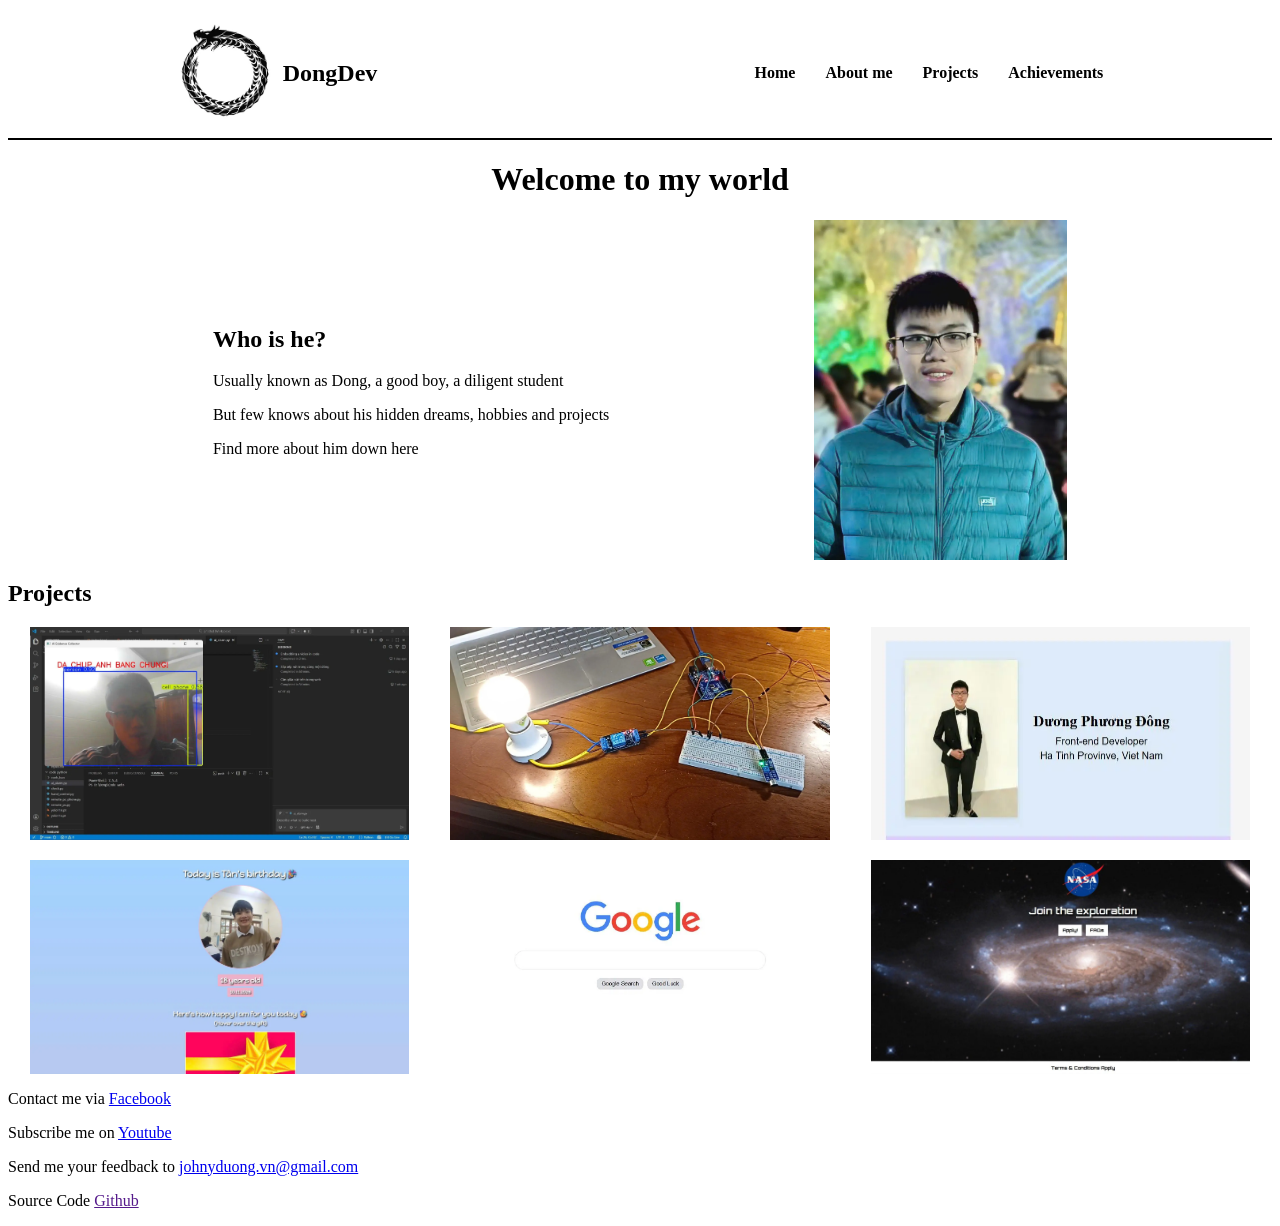
==== index.html @ 4c306a10 "feat: passenger counter app" ====
<!doctype html>
<html>
    <head>
        <link rel="stylesheet" href="styles/styles.css">
        <title>Dong's Portfolio</title>
        <meta name="viewport" content="width=device-width, initial-scale=1.0">
    </head>
    <body>
        <header class="navbar">
            <div class="logo">
                <a href="https://scp-vn.wikidot.com/ouroboros"><img src="/assets/index-materials/ouroboros.webp" alt="a snake eats its tail"></a>
                <span>DongDev</span>
            </div>
            <ul class="nav-links">
                <li><a href="#home">Home</a></li>
                <li><a href="#about">About me</a></li>
                <li><a href="#projects">Projects</a></li>
                <li><a href="#achievements">Achievements</a></li>
            </ul>
        </header>
        <div class="Welcome">
            <span><h1>Welcome to my world</h1></span>
        </div>
        <div class="About-me">
            <div class="Describe-me">
                <h2>Who is he?</h2>
                <p>Usually known as Dong, a good boy, a diligent student</p>
                <p>But few knows about his hidden dreams, hobbies and projects</p>
                <p>Find more about him down here</p>
            </div>
            <img src="assets/index-materials/selfie.webp" alt="a smiling boy wearing glasses in a blue jacket">
        </div>
        <h2>Projects</h2>
        <div class="projects">
            <div class="project-AI">
                <a href="projects/AI.html" target="_blank"></a>
            </div>
            <div class="project-arduino">
                <a href="projects/arduino.html" target="_blank"></a>
            </div>
            <div class="project-bc">
                <a href="projects/businesscard.html" target="_blank"></a>
            </div>
            <div class="project-GIFt">
                <a href="projects/GIFt.html" target="_blank"></a>
            </div>
            <div class="project-ggl">
            <a href="projects/google.com.html" target="_blank"></a>
            </div>
            <div class="project-space">
            <a href="projects/space.html" target="_blank"></a>
            </div>
        </div>
        <div class="link">
            <p>Contact me via <a href="https://www.facebook.com/JohnyDuong.vn/">Facebook</a></p>
            <p>Subscribe me on <a href="https://youtube.com/@dongduong2811?si=77Dm0Ub-FxcCVlk1">Youtube</a></p>
            <p>Send me your feedback to <a href="mailto:johnyduong.vn@gmail.com">johnyduong.vn@gmail.com</a></p>
            <p>Source Code <a href>Github</a></p>
        </div>
    </body>
</html>
---- styles/styles.css ----
* {
    box-sizing: border-box;
}
body {
    min-height: 100vh;
}
.navbar {
    position: sticky;
    top: 0;
    z-index: 1000;
    display: flex;
    justify-content: space-around;
    align-items: center;
    padding: 15px 0;
    background-color: #ffffff;
    border-bottom: 2px solid;
}
.logo {
    display: flex;
    align-items: center;
    gap: 10px;
}
.logo span {
    font-size: 1.5rem;
    font-weight: bolder;
}
.logo img {
    width: 6rem;
    height: auto;
}
.nav-links {
    display: flex;
    list-style: none;
    gap: 30px;
}
.nav-links a {
    text-decoration: none;
    color: #000;
    font-weight: bold;
}
.Welcome span {
    text-align: center;
}
.About-me {
    display: flex;
    justify-content: space-evenly;
    align-items: center;

}
.About-me img {
    width: 20%;
    height: auto;
}
.projects {
    display: flex;
    justify-content: space-evenly;
    flex-wrap: wrap;
    gap: 20px;
}
.projects a {
    display: block;
    width: 100%;
    height: 100%;
}
.projects > div {
    width: 30%;
    aspect-ratio: 16/9;

}
.project-AI {
    background-image: url("/assets/index-materials/AI-recognising-phone.webp");
    background-size: cover;
}
.project-arduino {
    background-image: url("/assets/index-materials/smart-bulb.webp");
    background-size: cover;
}
.project-bc {
    background-image: url("/assets/index-materials/business-card.webp");
    background-size: cover;
}
.project-GIFt {
    background-image: url("/assets/index-materials/GIFt.webp");
    background-size: cover;
}
.project-ggl {
    background-image: url("/assets/index-materials/google.webp");
    background-size: cover;
    background-position: 50% center;
}
.project-space {
    background-image: url("/assets/index-materials/nasa.webp");
    background-size: cover;
}
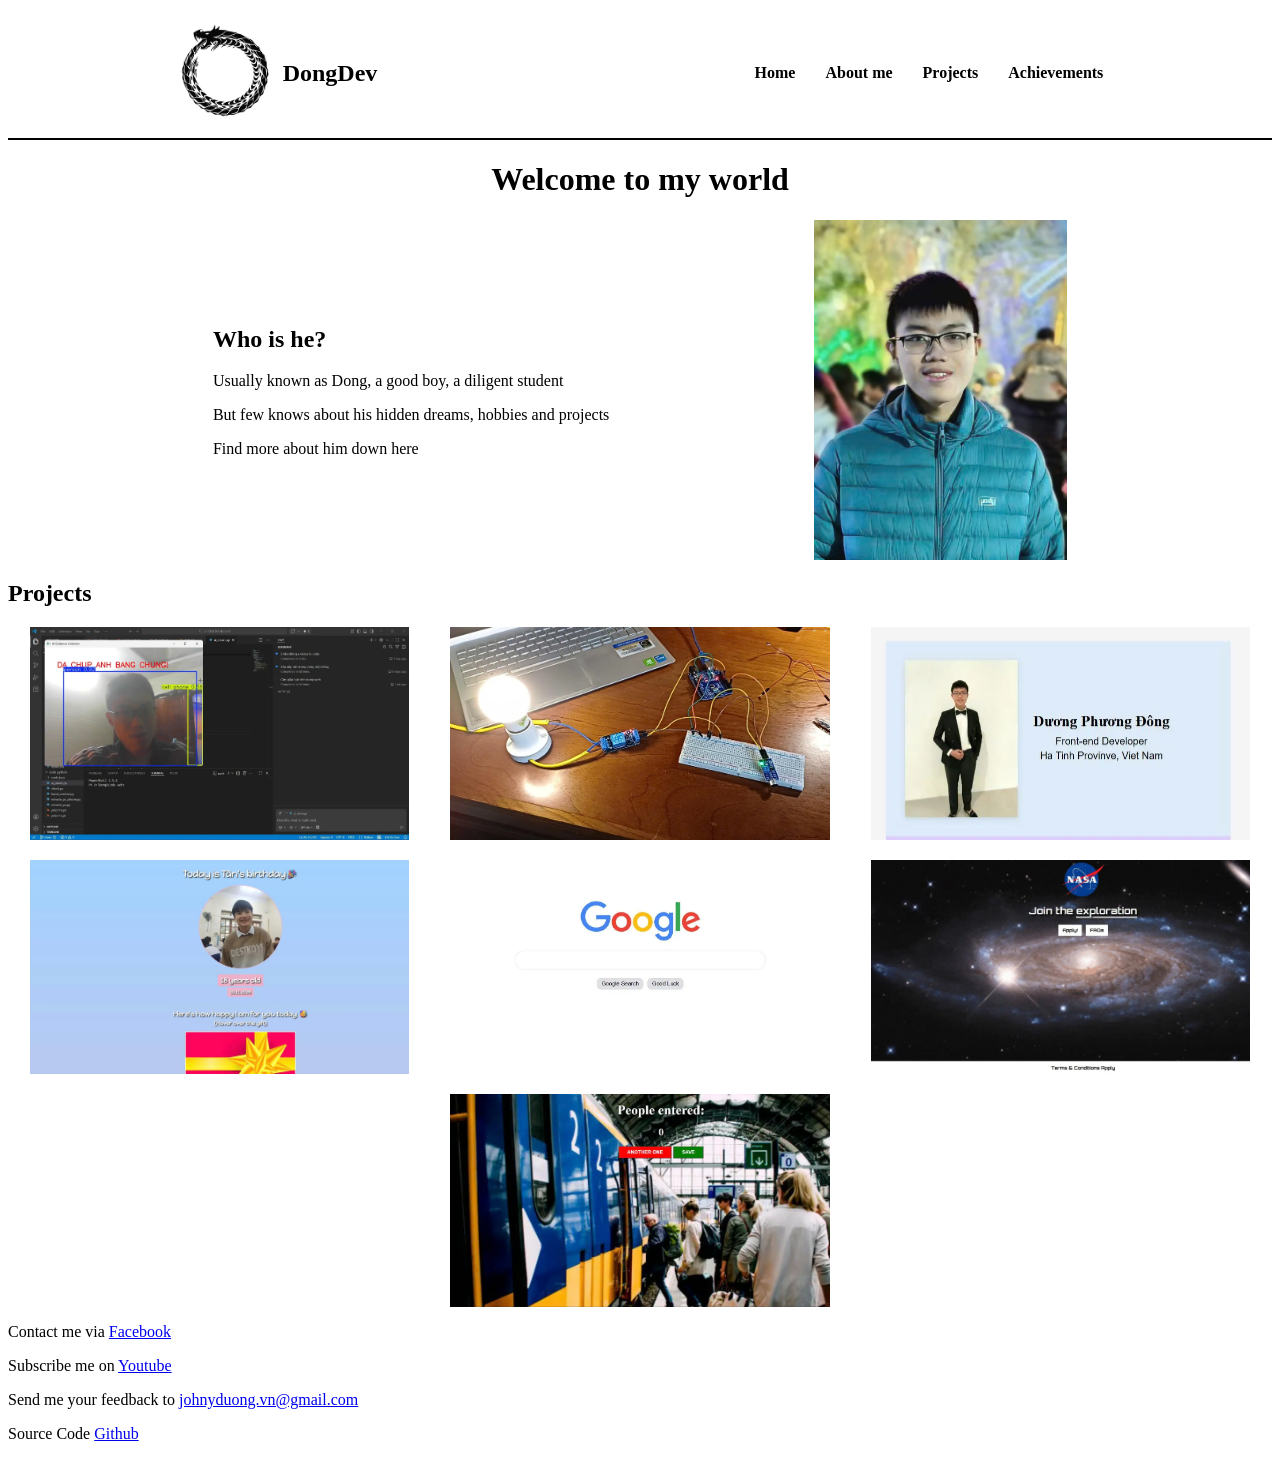
==== commit 8eb86ce0: "feat: new save function for passenger counter" ====
--- a/index.html
+++ b/index.html
@@ -45,17 +45,20 @@
                 <a href="projects/GIFt.html" target="_blank"></a>
             </div>
             <div class="project-ggl">
-            <a href="projects/google.com.html" target="_blank"></a>
+                <a href="projects/google.com.html" target="_blank"></a>
             </div>
             <div class="project-space">
-            <a href="projects/space.html" target="_blank"></a>
+                <a href="projects/space.html" target="_blank"></a>
+            </div>
+            <div class="project-passenger-counter">
+                <a href="projects/passenger-counter.html" target="_blank"></a>
             </div>
         </div>
         <div class="link">
-            <p>Contact me via <a href="https://www.facebook.com/JohnyDuong.vn/">Facebook</a></p>
-            <p>Subscribe me on <a href="https://youtube.com/@dongduong2811?si=77Dm0Ub-FxcCVlk1">Youtube</a></p>
-            <p>Send me your feedback to <a href="mailto:johnyduong.vn@gmail.com">johnyduong.vn@gmail.com</a></p>
-            <p>Source Code <a href>Github</a></p>
+            <p>Contact me via <a href="https://www.facebook.com/JohnyDuong.vn/" target="_blank">Facebook</a></p>
+            <p>Subscribe me on <a href="https://youtube.com/@dongduong2811?si=77Dm0Ub-FxcCVlk1" target="_blank">Youtube</a></p>
+            <p>Send me your feedback to <a href="mailto:johnyduong.vn@gmail.com" target="_blank">johnyduong.vn@gmail.com</a></p>
+            <p>Source Code <a href="https://github.com/donglearning-pro/Dong-web-dev" target="_blank">Github</a></p>
         </div>
     </body>
 </html>
--- a/styles/styles.css
+++ b/styles/styles.css
@@ -91,4 +91,8 @@
 .project-space {
     background-image: url("/assets/index-materials/nasa.webp");
     background-size: cover;
+}
+.project-passenger-counter {
+    background-image: url("/assets/index-materials/passenger-counter.webp");
+    background-size: cover;
 }
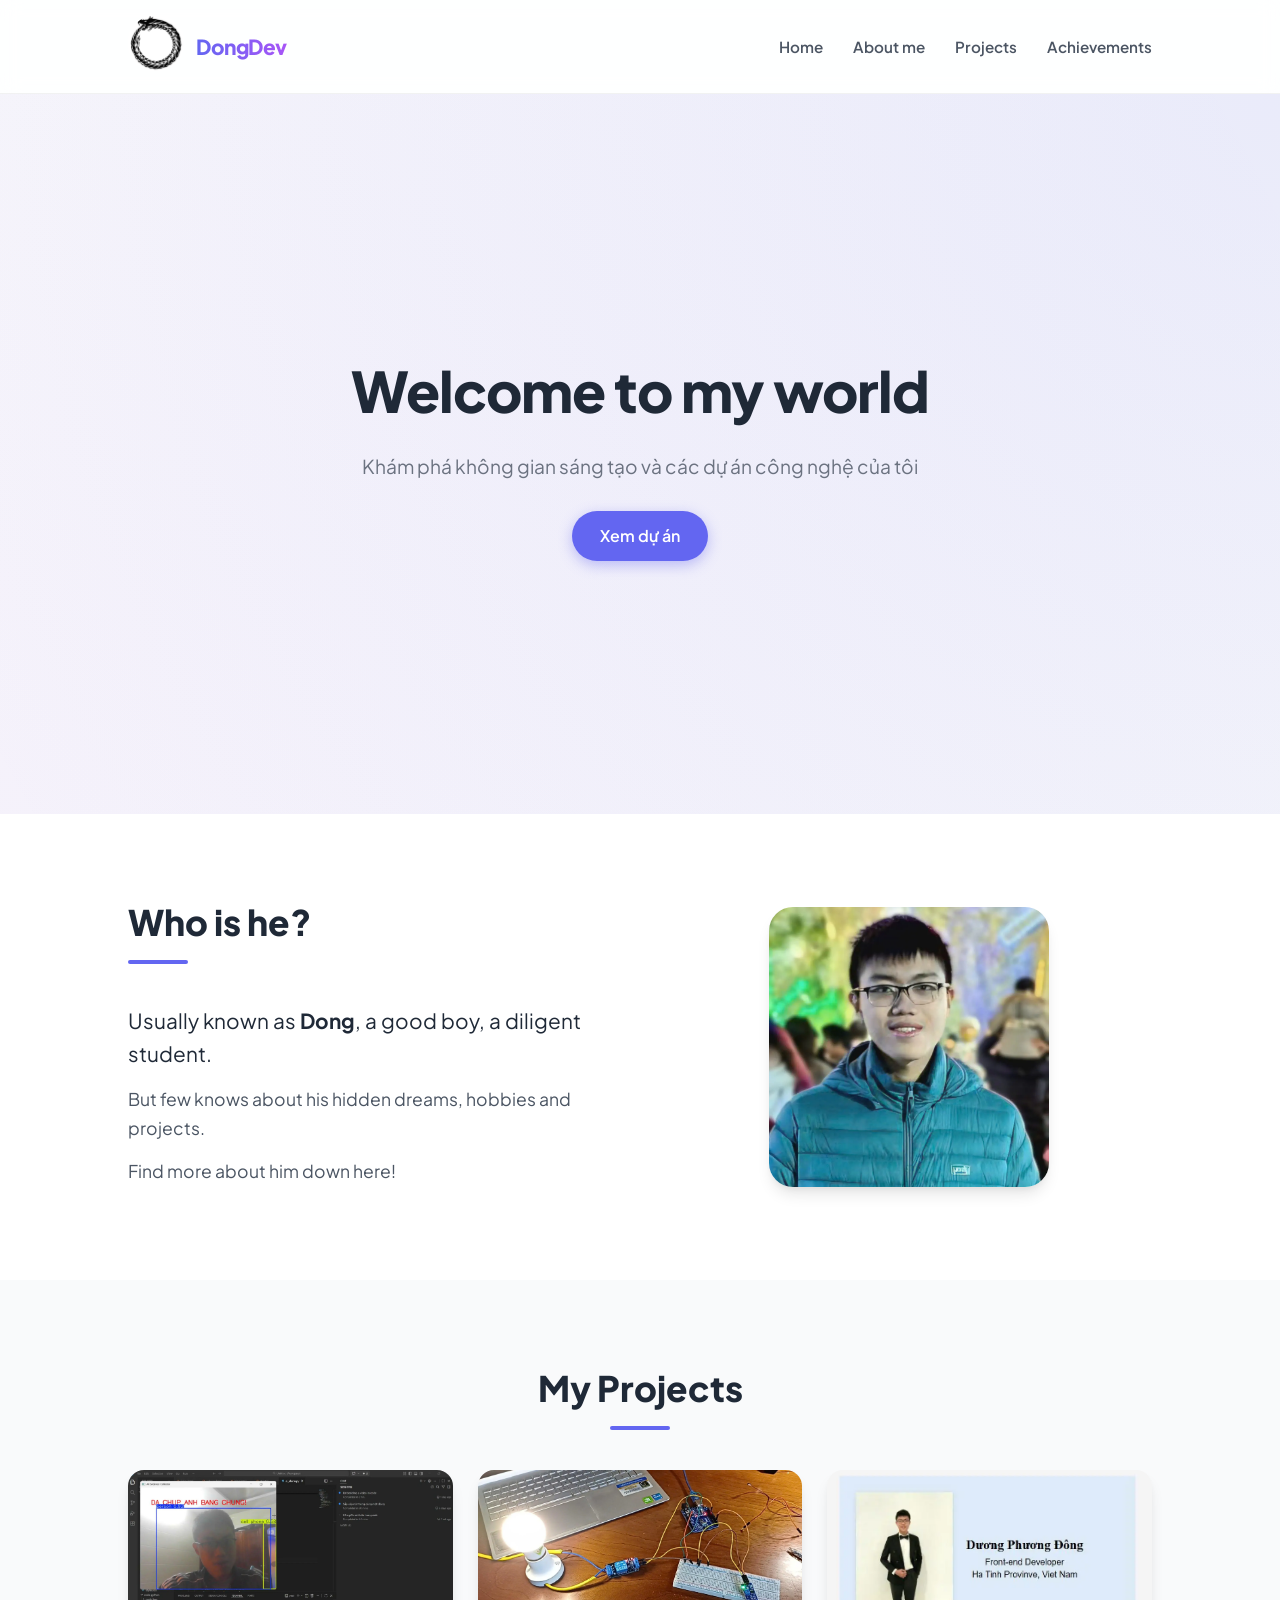
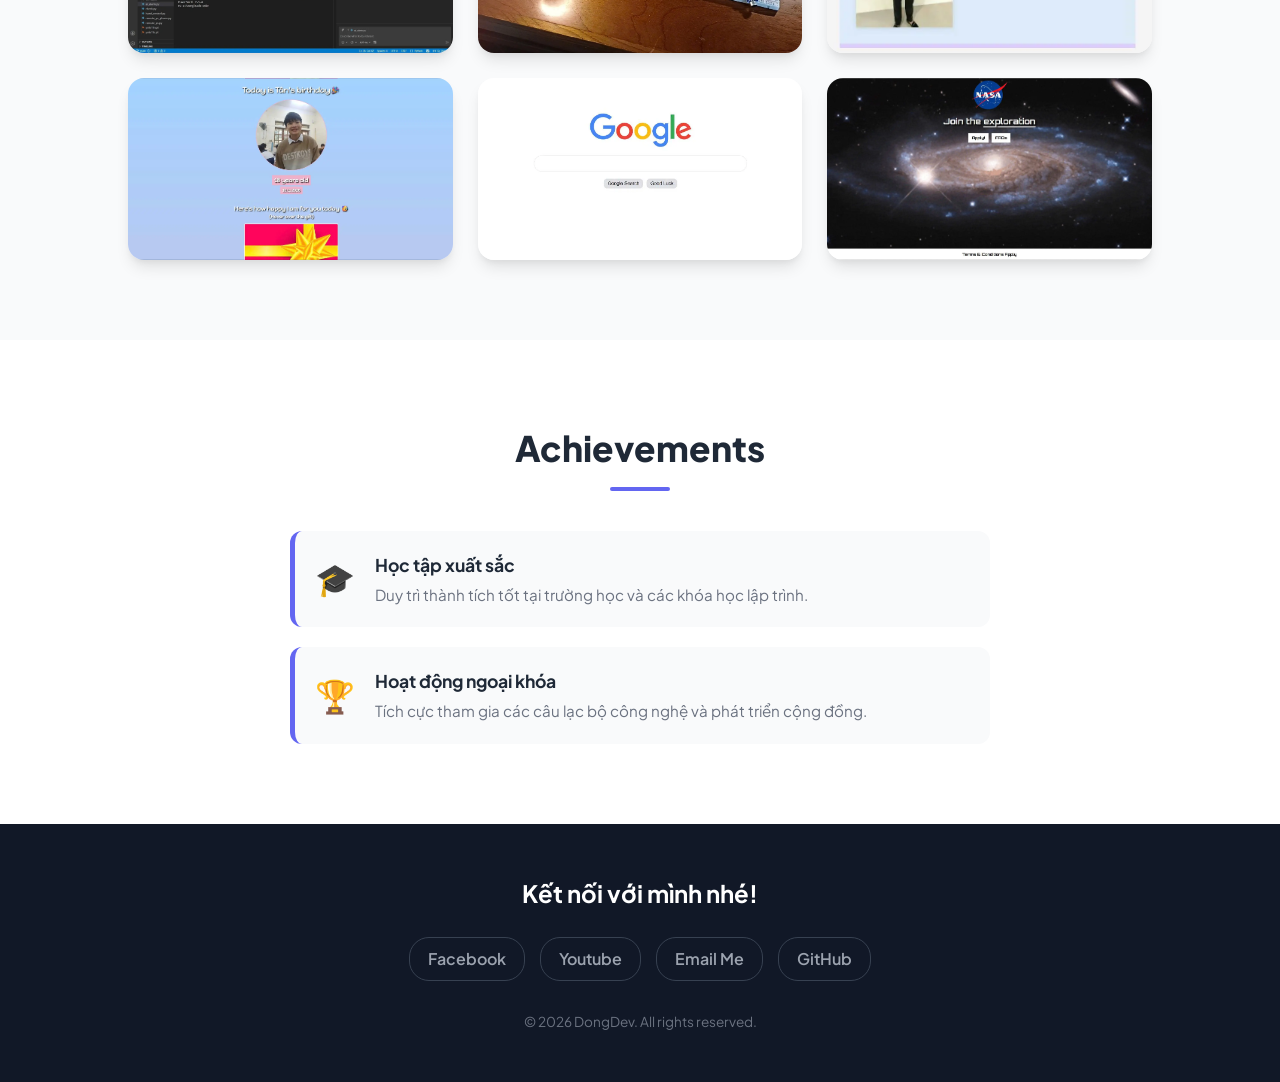
==== commit 2f430cc5: "feat: new homepage with professional UI/UX" ====
--- a/index.html
+++ b/index.html
@@ -1,14 +1,19 @@
 <!doctype html>
-<html>
+<html lang="vi">
     <head>
+        <meta charset="UTF-8">
+        <meta name="viewport" content="width=device-width, initial-scale=1.0">
+        <title>Dong's Portfolio</title>
+        <link href="https://fonts.googleapis.com/css2?family=Plus+Jakarta+Sans:wght@400;600;800&display=swap" rel="stylesheet">
         <link rel="stylesheet" href="styles/styles.css">
-        <title>Dong's Portfolio</title>
-        <meta name="viewport" content="width=device-width, initial-scale=1.0">
     </head>
     <body>
+        
         <header class="navbar">
             <div class="logo">
-                <a href="https://scp-vn.wikidot.com/ouroboros"><img src="/assets/index-materials/ouroboros.webp" alt="a snake eats its tail"></a>
+                <a href="https://scp-vn.wikidot.com/ouroboros">
+                    <img src="/assets/index-materials/ouroboros.webp" alt="Ouroboros Logo">
+                </a>
                 <span>DongDev</span>
             </div>
             <ul class="nav-links">
@@ -18,47 +23,112 @@
                 <li><a href="#achievements">Achievements</a></li>
             </ul>
         </header>
-        <div class="Welcome">
-            <span><h1>Welcome to my world</h1></span>
-        </div>
-        <div class="About-me">
-            <div class="Describe-me">
-                <h2>Who is he?</h2>
-                <p>Usually known as Dong, a good boy, a diligent student</p>
-                <p>But few knows about his hidden dreams, hobbies and projects</p>
-                <p>Find more about him down here</p>
+
+        <main>
+            <section id="home" class="Welcome">
+                <div class="welcome-content">
+                    <h1>Welcome to my world</h1>
+                    <p>Khám phá không gian sáng tạo và các dự án công nghệ của tôi</p>
+                    <a href="#projects" class="btn-primary">Xem dự án</a>
+                </div>
+            </section>
+
+            <section id="about" class="About-me">
+                <div class="Describe-me">
+                    <h2>Who is he?</h2>
+                    <p class="highlight">Usually known as <strong>Dong</strong>, a good boy, a diligent student.</p>
+                    <p>But few knows about his hidden dreams, hobbies and projects.</p>
+                    <p>Find more about him down here!</p>
+                </div>
+                <div class="avatar-wrapper">
+                    <img src="assets/index-materials/selfie.webp" alt="Dong's selfie">
+                </div>
+            </section>
+
+            <section id="projects" class="project-section">
+                <h2>My Projects</h2>
+                <div class="projects-grid">
+                    <div class="project-card project-AI">
+                        <a href="projects/AI.html" target="_blank">
+                            <div class="project-overlay">
+                                <h3>AI Recognition</h3>
+                                <p>Ứng dụng nhận diện thông minh</p>
+                            </div>
+                        </a>
+                    </div>
+                    <div class="project-card project-arduino">
+                        <a href="projects/arduino.html" target="_blank">
+                            <div class="project-overlay">
+                                <h3>Arduino Smart Bulb</h3>
+                                <p>Hệ thống đèn thông minh</p>
+                            </div>
+                        </a>
+                    </div>
+                    <div class="project-card project-bc">
+                        <a href="projects/businesscard.html" target="_blank">
+                            <div class="project-overlay">
+                                <h3>Business Card</h3>
+                                <p>Trang danh thiếp cá nhân điện tử</p>
+                            </div>
+                        </a>
+                    </div>
+                    <div class="project-card project-GIFt">
+                        <a href="projects/GIFt.html" target="_blank">
+                            <div class="project-overlay">
+                                <h3>GIFt Project</h3>
+                                <p>Hộp quà công nghệ bí mật</p>
+                            </div>
+                        </a>
+                    </div>
+                    <div class="project-card project-ggl">
+                        <a href="projects/google.com.html" target="_blank">
+                            <div class="project-overlay">
+                                <h3>Google Clone</h3>
+                                <p>Giao diện mô phỏng tìm kiếm</p>
+                            </div>
+                        </a>
+                    </div>
+                    <div class="project-card project-space">
+                        <a href="projects/space.html" target="_blank">
+                            <div class="project-overlay">
+                                <h3>Space Exploration</h3>
+                                <p>Ứng dụng khám phá vũ trụ NASA</p>
+                            </div>
+                        </a>
+                    </div>
+                </div>
+            </section>
+
+            <section id="achievements" class="achievements-section">
+                <h2>Achievements</h2>
+                <div class="achievements-list">
+                    <div class="achievement-item">
+                        <span class="icon">🎓</span>
+                        <div>
+                            <h4>Học tập xuất sắc</h4>
+                            <p>Duy trì thành tích tốt tại trường học và các khóa học lập trình.</p>
+                        </div>
+                    </div>
+                    <div class="achievement-item">
+                        <span class="icon">🏆</span>
+                        <div>
+                            <h4>Hoạt động ngoại khóa</h4>
+                            <p>Tích cực tham gia các câu lạc bộ công nghệ và phát triển cộng đồng.</p>
+                        </div>
+                    </div>
+                </div>
+            </section>
+        </main>
+
+        <footer class="link">
+            <h3>Kết nối với mình nhé!</h3>
+            <div class="social-grid">
+                <a href="https://www.facebook.com/JohnyDuong.vn/" target="_blank" class="social-item">Facebook</a>
+                <a href="https://youtube.com/@dongduong2811?si=77Dm0Ub-FxcCVlk1" target="_blank" class="social-item">Youtube</a>
+                <a href="mailto:johnyduong.vn@gmail.com" target="_blank" class="social-item">Email Me</a>
+                <a href="https://github.com/donglearning-pro/Dong-web-dev" target="_blank" class="social-item">GitHub</a>
             </div>
-            <img src="assets/index-materials/selfie.webp" alt="a smiling boy wearing glasses in a blue jacket">
-        </div>
-        <h2>Projects</h2>
-        <div class="projects">
-            <div class="project-AI">
-                <a href="projects/AI.html" target="_blank"></a>
-            </div>
-            <div class="project-arduino">
-                <a href="projects/arduino.html" target="_blank"></a>
-            </div>
-            <div class="project-bc">
-                <a href="projects/businesscard.html" target="_blank"></a>
-            </div>
-            <div class="project-GIFt">
-                <a href="projects/GIFt.html" target="_blank"></a>
-            </div>
-            <div class="project-ggl">
-                <a href="projects/google.com.html" target="_blank"></a>
-            </div>
-            <div class="project-space">
-                <a href="projects/space.html" target="_blank"></a>
-            </div>
-            <div class="project-passenger-counter">
-                <a href="projects/passenger-counter.html" target="_blank"></a>
-            </div>
-        </div>
-        <div class="link">
-            <p>Contact me via <a href="https://www.facebook.com/JohnyDuong.vn/" target="_blank">Facebook</a></p>
-            <p>Subscribe me on <a href="https://youtube.com/@dongduong2811?si=77Dm0Ub-FxcCVlk1" target="_blank">Youtube</a></p>
-            <p>Send me your feedback to <a href="mailto:johnyduong.vn@gmail.com" target="_blank">johnyduong.vn@gmail.com</a></p>
-            <p>Source Code <a href="https://github.com/donglearning-pro/Dong-web-dev" target="_blank">Github</a></p>
-        </div>
+            <p class="copyright">© 2026 DongDev. All rights reserved.</p>
+        </footer>
     </body>
 </html>
--- a/styles/styles.css
+++ b/styles/styles.css
@@ -1,98 +1,358 @@
+/* Thiết lập biến màu sắc chung giúp dễ quản lý */
+:root {
+    --primary-color: #6366f1; /* Tím Indigo thời thượng */
+    --text-color: #1f2937;
+    --light-bg: #f9fafb;
+    --card-shadow: 0 10px 15px -3px rgba(0, 0, 0, 0.1), 0 4px 6px -2px rgba(0, 0, 0, 0.05);
+    --transition-smooth: all 0.3s cubic-bezier(0.4, 0, 0.2, 1);
+}
+
+/* Reset cơ bản và mượt mà khi cuộn */
 * {
     box-sizing: border-box;
-}
+    margin: 0;
+    padding: 0;
+}
+
+html {
+    scroll-behavior: smooth;
+    font-family: 'Plus Jakarta Sans', sans-serif;
+    color: var(--text-color);
+    background-color: var(--light-bg);
+}
+
 body {
     min-height: 100vh;
-}
+    line-height: 1.6;
+}
+
+/* SECTION CHUNG */
+section {
+    padding: 80px 10%;
+}
+
+h2 {
+    font-size: 2.2rem;
+    font-weight: 800;
+    text-align: center;
+    margin-bottom: 40px;
+    position: relative;
+}
+
+h2::after {
+    content: '';
+    display: block;
+    width: 60px;
+    height: 4px;
+    background: var(--primary-color);
+    margin: 10px auto 0 auto;
+    border-radius: 2px;
+}
+
+/* NAVBAR (Hiệu ứng mờ kính - Glassmorphism) */
 .navbar {
     position: sticky;
     top: 0;
     z-index: 1000;
     display: flex;
-    justify-content: space-around;
-    align-items: center;
-    padding: 15px 0;
-    background-color: #ffffff;
-    border-bottom: 2px solid;
-}
+    justify-content: space-between;
+    align-items: center;
+    padding: 15px 10%;
+    background-color: rgba(255, 255, 255, 0.85);
+    backdrop-filter: blur(10px);
+    border-bottom: 1px solid rgba(0, 0, 0, 0.05);
+}
+
 .logo {
     display: flex;
     align-items: center;
-    gap: 10px;
-}
+    gap: 12px;
+}
+
 .logo span {
-    font-size: 1.5rem;
-    font-weight: bolder;
-}
+    font-size: 1.3rem;
+    font-weight: 800;
+    letter-spacing: -0.5px;
+    background: linear-gradient(to right, var(--primary-color), #a855f7);
+    -webkit-background-clip: text;
+    -webkit-text-fill-color: transparent;
+}
+
 .logo img {
-    width: 6rem;
+    width: 3.5rem;
     height: auto;
-}
+    border-radius: 50%;
+    transition: var(--transition-smooth);
+}
+
+.logo img:hover {
+    transform: rotate(360deg);
+}
+
 .nav-links {
     display: flex;
     list-style: none;
     gap: 30px;
 }
+
 .nav-links a {
     text-decoration: none;
-    color: #000;
-    font-weight: bold;
-}
-.Welcome span {
+    color: #4b5563;
+    font-weight: 600;
+    font-size: 0.95rem;
+    transition: var(--transition-smooth);
+}
+
+.nav-links a:hover {
+    color: var(--primary-color);
+}
+
+/* HERO SECTION (WELCOME) */
+.Welcome {
+    height: 80vh;
+    display: flex;
+    justify-content: center;
+    align-items: center;
     text-align: center;
-}
+    background: radial-gradient(circle at top right, rgba(99, 102, 241, 0.1), transparent), 
+                radial-gradient(circle at bottom left, rgba(168, 85, 247, 0.05), transparent);
+}
+
+.welcome-content h1 {
+    font-size: 3.5rem;
+    font-weight: 800;
+    margin-bottom: 15px;
+    letter-spacing: -1px;
+}
+
+.welcome-content p {
+    font-size: 1.2rem;
+    color: #6b7280;
+    margin-bottom: 30px;
+}
+
+.btn-primary {
+    display: inline-block;
+    padding: 12px 28px;
+    background-color: var(--primary-color);
+    color: white;
+    text-decoration: none;
+    font-weight: 600;
+    border-radius: 30px;
+    box-shadow: 0 4px 14px rgba(99, 102, 241, 0.4);
+    transition: var(--transition-smooth);
+}
+
+.btn-primary:hover {
+    transform: translateY(-3px);
+    box-shadow: 0 6px 20px rgba(99, 102, 241, 0.6);
+}
+
+/* ABOUT ME SECTION */
 .About-me {
     display: flex;
-    justify-content: space-evenly;
-    align-items: center;
-
-}
+    justify-content: space-between;
+    align-items: center;
+    gap: 50px;
+    background-color: white;
+}
+
+.Describe-me {
+    flex: 1;
+}
+
+.Describe-me h2 {
+    text-align: left;
+}
+
+.Describe-me h2::after {
+    margin: 10px 0 0 0;
+}
+
+.Describe-me p {
+    font-size: 1.1rem;
+    color: #4b5563;
+    margin-bottom: 15px;
+}
+
+.Describe-me .highlight {
+    font-size: 1.3rem;
+    color: var(--text-color);
+}
+
+.avatar-wrapper {
+    flex: 1;
+    display: flex;
+    justify-content: center;
+}
+
 .About-me img {
-    width: 20%;
-    height: auto;
-}
-.projects {
-    display: flex;
-    justify-content: space-evenly;
-    flex-wrap: wrap;
-    gap: 20px;
-}
-.projects a {
+    width: 280px;
+    height: 280px;
+    object-fit: cover;
+    border-radius: 24px;
+    box-shadow: var(--card-shadow);
+    transition: var(--transition-smooth);
+}
+
+.About-me img:hover {
+    transform: scale(1.03) rotate(2deg);
+}
+
+/* PROJECTS GRID (Sử dụng Grid thay cho Flex để responsive chuẩn hơn) */
+.project-section {
+    background-color: var(--light-bg);
+}
+
+.projects-grid {
+    display: grid;
+    grid-template-columns: repeat(auto-fill, minmax(300px, 1fr));
+    gap: 25px;
+}
+
+.project-card {
+    position: relative;
+    border-radius: 16px;
+    overflow: hidden;
+    aspect-ratio: 16/9;
+    box-shadow: var(--card-shadow);
+    transition: var(--transition-smooth);
+}
+
+.project-card a {
     display: block;
     width: 100%;
     height: 100%;
-}
-.projects > div {
-    width: 30%;
-    aspect-ratio: 16/9;
-
-}
-.project-AI {
-    background-image: url("/assets/index-materials/AI-recognising-phone.webp");
-    background-size: cover;
-}
-.project-arduino {
-    background-image: url("/assets/index-materials/smart-bulb.webp");
-    background-size: cover;
-}
-.project-bc {
-    background-image: url("/assets/index-materials/business-card.webp");
-    background-size: cover;
-}
-.project-GIFt {
-    background-image: url("/assets/index-materials/GIFt.webp");
-    background-size: cover;
-}
-.project-ggl {
-    background-image: url("/assets/index-materials/google.webp");
-    background-size: cover;
-    background-position: 50% center;
-}
-.project-space {
-    background-image: url("/assets/index-materials/nasa.webp");
-    background-size: cover;
-}
-.project-passenger-counter {
-    background-image: url("/assets/index-materials/passenger-counter.webp");
-    background-size: cover;
+    text-decoration: none;
+}
+
+/* Lớp phủ thông tin khi hover */
+.project-overlay {
+    position: absolute;
+    inset: 0;
+    background: linear-gradient(to top, rgba(0, 0, 0, 0.85), rgba(0, 0, 0, 0.2));
+    display: flex;
+    flex-direction: column;
+    justify-content: flex-end;
+    padding: 20px;
+    opacity: 0;
+    transition: var(--transition-smooth);
+}
+
+.project-overlay h3 {
+    color: white;
+    font-size: 1.25rem;
+    margin-bottom: 5px;
+}
+
+.project-overlay p {
+    color: #d1d5db;
+    font-size: 0.9rem;
+}
+
+.project-card:hover {
+    transform: translateY(-5px);
+}
+
+.project-card:hover .project-overlay {
+    opacity: 1;
+}
+
+/* Ảnh nền Projects */
+.project-AI { background-image: url("/assets/index-materials/AI-recognising-phone.webp"); background-size: cover; background-position: center; }
+.project-arduino { background-image: url("/assets/index-materials/smart-bulb.webp"); background-size: cover; background-position: center; }
+.project-bc { background-image: url("/assets/index-materials/business-card.webp"); background-size: cover; background-position: center; }
+.project-GIFt { background-image: url("/assets/index-materials/GIFt.webp"); background-size: cover; background-position: center; }
+.project-ggl { background-image: url("/assets/index-materials/google.webp"); background-size: cover; background-position: center; }
+.project-space { background-image: url("/assets/index-materials/nasa.webp"); background-size: cover; background-position: center; }
+
+/* ACHIEVEMENTS SECTION */
+.achievements-section {
+    background-color: white;
+}
+
+.achievements-list {
+    display: flex;
+    flex-direction: column;
+    gap: 20px;
+    max-width: 700px;
+    margin: 0 auto;
+}
+
+.achievement-item {
+    display: flex;
+    align-items: center;
+    gap: 20px;
+    padding: 20px;
+    background-color: var(--light-bg);
+    border-radius: 12px;
+    border-left: 5px solid var(--primary-color);
+}
+
+.achievement-item .icon {
+    font-size: 2rem;
+}
+
+.achievement-item h4 {
+    font-size: 1.1rem;
+    margin-bottom: 4px;
+}
+
+.achievement-item p {
+    color: #6b7280;
+    font-size: 0.95rem;
+}
+
+/* FOOTER */
+.link {
+    background-color: #111827;
+    color: white;
+    padding: 50px 10%;
+    text-align: center;
+}
+
+.link h3 {
+    font-size: 1.5rem;
+    margin-bottom: 25px;
+}
+
+.social-grid {
+    display: flex;
+    justify-content: center;
+    flex-wrap: wrap;
+    gap: 15px;
+    margin-bottom: 30px;
+}
+
+.social-item {
+    color: #9ca3af;
+    text-decoration: none;
+    font-weight: 600;
+    padding: 8px 18px;
+    border: 1px solid #374151;
+    border-radius: 20px;
+    transition: var(--transition-smooth);
+}
+
+.social-item:hover {
+    color: white;
+    border-color: var(--primary-color);
+    background-color: var(--primary-color);
+}
+
+.copyright {
+    font-size: 0.85rem;
+    color: #6b7280;
+}
+
+/* RESPONSIVE CHO ĐIỆN THOẠI */
+@media (max-width: 768px) {
+    .navbar { padding: 15px 5%; }
+    .nav-links { display: none; } /* Có thể làm thêm Menu Humberger sau */
+    section { padding: 50px 5%; }
+    .Welcome h1 { font-size: 2.5rem; }
+    .About-me { flex-direction: column-reverse; text-align: center; }
+    .Describe-me h2 { text-align: center; }
+    .Describe-me h2::after { margin: 10px auto; }
+    .About-me img { width: 200px; height: 200px; }
 }
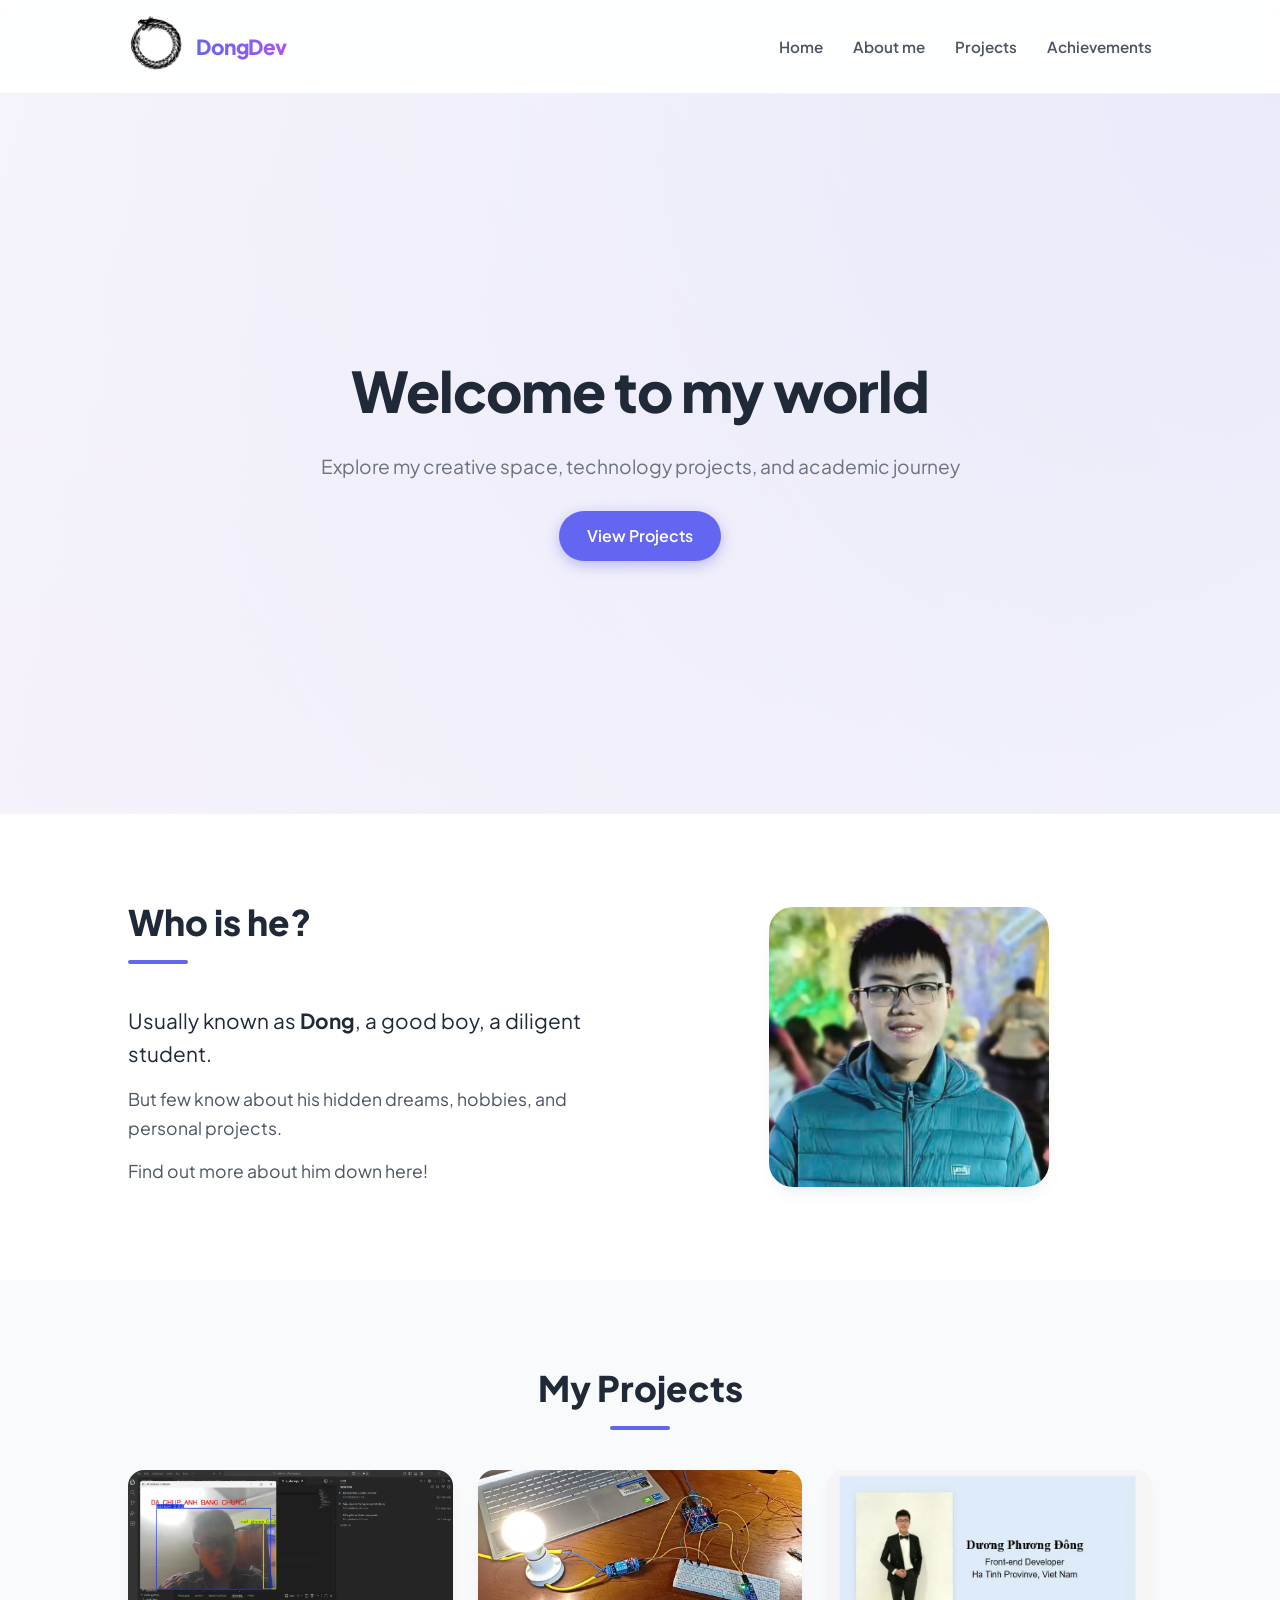
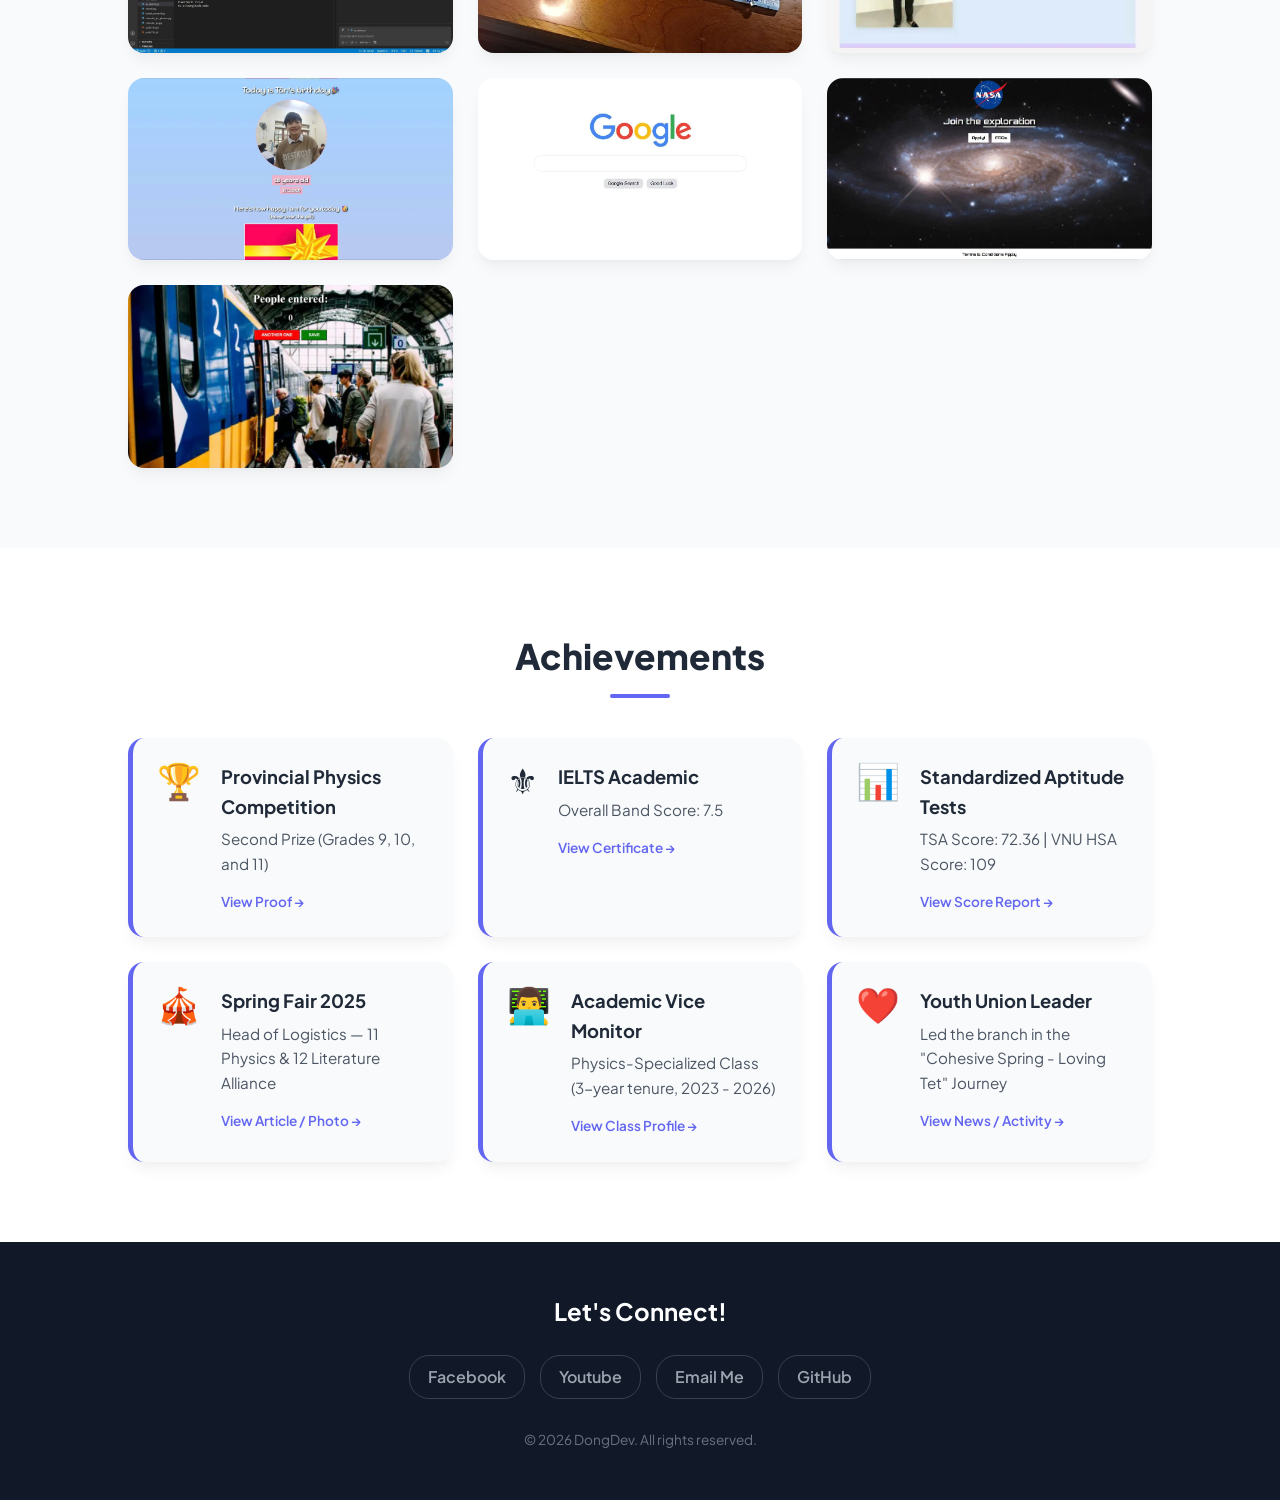
==== commit 7793d0f6: "feat: More details for Achievement section" ====
--- a/index.html
+++ b/index.html
@@ -1,5 +1,5 @@
 <!doctype html>
-<html lang="vi">
+<html lang="en">
     <head>
         <meta charset="UTF-8">
         <meta name="viewport" content="width=device-width, initial-scale=1.0">
@@ -28,8 +28,8 @@
             <section id="home" class="Welcome">
                 <div class="welcome-content">
                     <h1>Welcome to my world</h1>
-                    <p>Khám phá không gian sáng tạo và các dự án công nghệ của tôi</p>
-                    <a href="#projects" class="btn-primary">Xem dự án</a>
+                    <p>Explore my creative space, technology projects, and academic journey</p>
+                    <a href="#projects" class="btn-primary">View Projects</a>
                 </div>
             </section>
 
@@ -37,8 +37,8 @@
                 <div class="Describe-me">
                     <h2>Who is he?</h2>
                     <p class="highlight">Usually known as <strong>Dong</strong>, a good boy, a diligent student.</p>
-                    <p>But few knows about his hidden dreams, hobbies and projects.</p>
-                    <p>Find more about him down here!</p>
+                    <p>But few know about his hidden dreams, hobbies, and personal projects.</p>
+                    <p>Find out more about him down here!</p>
                 </div>
                 <div class="avatar-wrapper">
                     <img src="assets/index-materials/selfie.webp" alt="Dong's selfie">
@@ -52,7 +52,7 @@
                         <a href="projects/AI.html" target="_blank">
                             <div class="project-overlay">
                                 <h3>AI Recognition</h3>
-                                <p>Ứng dụng nhận diện thông minh</p>
+                                <p>Smart object recognition application</p>
                             </div>
                         </a>
                     </div>
@@ -60,7 +60,7 @@
                         <a href="projects/arduino.html" target="_blank">
                             <div class="project-overlay">
                                 <h3>Arduino Smart Bulb</h3>
-                                <p>Hệ thống đèn thông minh</p>
+                                <p>IoT-based smart lighting system</p>
                             </div>
                         </a>
                     </div>
@@ -68,7 +68,7 @@
                         <a href="projects/businesscard.html" target="_blank">
                             <div class="project-overlay">
                                 <h3>Business Card</h3>
-                                <p>Trang danh thiếp cá nhân điện tử</p>
+                                <p>Personal digital business card profile</p>
                             </div>
                         </a>
                     </div>
@@ -76,7 +76,7 @@
                         <a href="projects/GIFt.html" target="_blank">
                             <div class="project-overlay">
                                 <h3>GIFt Project</h3>
-                                <p>Hộp quà công nghệ bí mật</p>
+                                <p>A mysterious tech-driven gift box</p>
                             </div>
                         </a>
                     </div>
@@ -84,7 +84,7 @@
                         <a href="projects/google.com.html" target="_blank">
                             <div class="project-overlay">
                                 <h3>Google Clone</h3>
-                                <p>Giao diện mô phỏng tìm kiếm</p>
+                                <p>Front-end replication of Google Search UI</p>
                             </div>
                         </a>
                     </div>
@@ -92,7 +92,15 @@
                         <a href="projects/space.html" target="_blank">
                             <div class="project-overlay">
                                 <h3>Space Exploration</h3>
-                                <p>Ứng dụng khám phá vũ trụ NASA</p>
+                                <p>NASA API integration web app</p>
+                            </div>
+                        </a>
+                    </div>
+                    <div class="project-card project-passenger-counter">
+                        <a href="projects/passenger-counter.html" target="_blank">
+                            <div class="project-overlay">
+                                <h3>Passenger Counter</h3>
+                                <p>Automated passenger transit tracker</p>
                             </div>
                         </a>
                     </div>
@@ -101,27 +109,80 @@
 
             <section id="achievements" class="achievements-section">
                 <h2>Achievements</h2>
-                <div class="achievements-list">
-                    <div class="achievement-item">
-                        <span class="icon">🎓</span>
-                        <div>
-                            <h4>Học tập xuất sắc</h4>
-                            <p>Duy trì thành tích tốt tại trường học và các khóa học lập trình.</p>
+                <div class="achievements-grid">
+                    
+                    <a href="https://drive.google.com/file/d/1LdD3ddmH6lyP5L18oj4Tc8z1H7Xo2YoL/view?usp=sharing" target="_blank" class="achievement-card-link">
+                        <div class="achievement-item">
+                            <span class="icon">🏆</span>
+                            <div class="achievement-info">
+                                <h4>Provincial Physics Competition</h4>
+                                <p>Second Prize (Grades 9, 10, and 11)</p>
+                                <span class="view-proof">View Proof →</span>
+                            </div>
                         </div>
-                    </div>
-                    <div class="achievement-item">
-                        <span class="icon">🏆</span>
-                        <div>
-                            <h4>Hoạt động ngoại khóa</h4>
-                            <p>Tích cực tham gia các câu lạc bộ công nghệ và phát triển cộng đồng.</p>
+                    </a>
+
+                    <a href="https://drive.google.com/file/d/12BJ5MEClgBLCww2hjW7P8Hauh1QVRA2i/view?usp=sharing" target="_blank" class="achievement-card-link">
+                        <div class="achievement-item">
+                            <span class="icon">⚜</span>
+                            <div class="achievement-info">
+                                <h4>IELTS Academic</h4>
+                                <p>Overall Band Score: 7.5</p>
+                                <span class="view-proof">View Certificate →</span>
+                            </div>
                         </div>
-                    </div>
+                    </a>
+
+                    <a href="https://drive.google.com/file/d/119zlVQRO9S-OhXTeQuDtxcvbVRox4VtT/view?usp=sharing" target="_blank" class="achievement-card-link">
+                        <div class="achievement-item">
+                            <span class="icon">📊</span>
+                            <div class="achievement-info">
+                                <h4>Standardized Aptitude Tests</h4>
+                                <p>TSA Score: 72.36 | VNU HSA Score: 109</p>
+                                <span class="view-proof">View Score Report →</span>
+                            </div>
+                        </div>
+                    </a>
+
+                    <a href="https://example.com/spring-fair-news" target="_blank" class="achievement-card-link">
+                        <div class="achievement-item">
+                            <span class="icon">🎪</span>
+                            <div class="achievement-info">
+                                <h4>Spring Fair 2025</h4>
+                                <p>Head of Logistics — 11 Physics & 12 Literature Alliance</p>
+                                <span class="view-proof">View Article / Photo →</span>
+                            </div>
+                        </div>
+                    </a>
+
+                    <a href="https://example.com/class-info" target="_blank" class="achievement-card-link">
+                        <div class="achievement-item">
+                            <span class="icon">👨‍💻</span>
+                            <div class="achievement-info">
+                                <h4>Academic Vice Monitor</h4>
+                                <p>Physics-Specialized Class (3-year tenure, 2023 - 2026)</p>
+                                <span class="view-proof">View Class Profile →</span>
+                            </div>
+                        </div>
+                    </a>
+
+                    <a href="https://www.facebook.com/doantruongcht/posts/pfbid0JVjkELusznsWHGeHeU7ULpcgNoUe4oPuJ7TDps6qjUNoTXSLGsrLCGJnC8gAvLgAl?rdid=lWymHz5djLJr6nPL#" target="_blank" class="achievement-card-link">
+                        <div class="achievement-item">
+                            <span class="icon">❤️</span>
+                            <div class="achievement-info">
+                                <h4>Youth Union Leader</h4>
+                                <p>Led the branch in the "Cohesive Spring - Loving Tet" Journey</p>
+                                <span class="view-proof">View News / Activity →</span>
+                            </div>
+                        </div>
+                    </a>
+
                 </div>
             </section>
         </main>
 
         <footer class="link">
-            <h3>Kết nối với mình nhé!</h3>
+            <h3>Let's Connect!</h3>
             <div class="social-grid">
                 <a href="https://www.facebook.com/JohnyDuong.vn/" target="_blank" class="social-item">Facebook</a>
                 <a href="https://youtube.com/@dongduong2811?si=77Dm0Ub-FxcCVlk1" target="_blank" class="social-item">Youtube</a>
--- a/styles/styles.css
+++ b/styles/styles.css
@@ -1,13 +1,14 @@
-/* Thiết lập biến màu sắc chung giúp dễ quản lý */
+/* Variables for easy styling management */
 :root {
-    --primary-color: #6366f1; /* Tím Indigo thời thượng */
+    --primary-color: #6366f1; /* Modern Indigo purple */
     --text-color: #1f2937;
     --light-bg: #f9fafb;
-    --card-shadow: 0 10px 15px -3px rgba(0, 0, 0, 0.1), 0 4px 6px -2px rgba(0, 0, 0, 0.05);
+    --card-shadow: 0 10px 15px -3px rgba(0, 0, 0, 0.05), 0 4px 6px -2px rgba(0, 0, 0, 0.02);
+    --card-hover-shadow: 0 20px 25px -5px rgba(99, 102, 241, 0.15), 0 10px 10px -5px rgba(99, 102, 241, 0.04);
     --transition-smooth: all 0.3s cubic-bezier(0.4, 0, 0.2, 1);
 }
 
-/* Reset cơ bản và mượt mà khi cuộn */
+/* Base reset and smooth scrolling */
 * {
     box-sizing: border-box;
     margin: 0;
@@ -26,7 +27,7 @@
     line-height: 1.6;
 }
 
-/* SECTION CHUNG */
+/* GENERAL SECTIONS */
 section {
     padding: 80px 10%;
 }
@@ -49,7 +50,7 @@
     border-radius: 2px;
 }
 
-/* NAVBAR (Hiệu ứng mờ kính - Glassmorphism) */
+/* NAVBAR (Glassmorphism Effect) */
 .navbar {
     position: sticky;
     top: 0;
@@ -199,7 +200,7 @@
     transform: scale(1.03) rotate(2deg);
 }
 
-/* PROJECTS GRID (Sử dụng Grid thay cho Flex để responsive chuẩn hơn) */
+/* PROJECTS GRID */
 .project-section {
     background-color: var(--light-bg);
 }
@@ -226,7 +227,6 @@
     text-decoration: none;
 }
 
-/* Lớp phủ thông tin khi hover */
 .project-overlay {
     position: absolute;
     inset: 0;
@@ -258,49 +258,83 @@
     opacity: 1;
 }
 
-/* Ảnh nền Projects */
+/* Project BG Images */
 .project-AI { background-image: url("/assets/index-materials/AI-recognising-phone.webp"); background-size: cover; background-position: center; }
 .project-arduino { background-image: url("/assets/index-materials/smart-bulb.webp"); background-size: cover; background-position: center; }
 .project-bc { background-image: url("/assets/index-materials/business-card.webp"); background-size: cover; background-position: center; }
 .project-GIFt { background-image: url("/assets/index-materials/GIFt.webp"); background-size: cover; background-position: center; }
 .project-ggl { background-image: url("/assets/index-materials/google.webp"); background-size: cover; background-position: center; }
 .project-space { background-image: url("/assets/index-materials/nasa.webp"); background-size: cover; background-position: center; }
-
-/* ACHIEVEMENTS SECTION */
+.project-passenger-counter { background-image: url("/assets/index-materials/passenger-counter.webp"); background-size: cover; background-position: center; }
+
+/* ACHIEVEMENTS GRID (Nâng cấp thành các ô click được) */
 .achievements-section {
     background-color: white;
 }
 
-.achievements-list {
-    display: flex;
-    flex-direction: column;
+.achievements-grid {
+    display: grid;
+    grid-template-columns: repeat(auto-fill, minmax(320px, 1fr));
+    gap: 25px;
+}
+
+.achievement-card-link {
+    text-decoration: none;
+    color: inherit;
+    display: block;
+}
+
+.achievement-item {
+    display: flex;
+    align-items: flex-start;
     gap: 20px;
-    max-width: 700px;
-    margin: 0 auto;
-}
-
-.achievement-item {
-    display: flex;
-    align-items: center;
-    gap: 20px;
-    padding: 20px;
+    padding: 24px;
     background-color: var(--light-bg);
-    border-radius: 12px;
+    border-radius: 16px;
     border-left: 5px solid var(--primary-color);
+    box-shadow: var(--card-shadow);
+    height: 100%; /* Đảm bảo các ô cao bằng nhau trong Grid */
+    transition: var(--transition-smooth);
 }
 
 .achievement-item .icon {
-    font-size: 2rem;
-}
-
-.achievement-item h4 {
-    font-size: 1.1rem;
-    margin-bottom: 4px;
-}
-
-.achievement-item p {
-    color: #6b7280;
+    font-size: 2.2rem;
+    line-height: 1;
+}
+
+.achievement-info h4 {
+    font-size: 1.15rem;
+    font-weight: 700;
+    color: var(--text-color);
+    margin-bottom: 6px;
+}
+
+.achievement-info p {
+    color: #4b5563;
     font-size: 0.95rem;
+    margin-bottom: 12px;
+}
+
+/* Nút nhỏ chỉ dẫn Click xem minh chứng */
+.view-proof {
+    display: inline-block;
+    font-size: 0.85rem;
+    font-weight: 600;
+    color: var(--primary-color);
+    transition: var(--transition-smooth);
+}
+
+/* Hiệu ứng di chuột vào ô Thành Tích */
+.achievement-card-link:hover .achievement-item {
+    transform: translateY(-5px);
+    box-shadow: var(--card-hover-shadow);
+    background-color: #ffffff;
+    border-left-color: #a855f7; /* Đổi màu viền khi hover sang ánh tím hồng */
+}
+
+.achievement-card-link:hover .view-proof {
+    padding-left: 5px; /* Hiệu ứng chữ dịch chuyển nhẹ */
+    color: #a855f7;
 }
 
 /* FOOTER */
@@ -345,14 +379,15 @@
     color: #6b7280;
 }
 
-/* RESPONSIVE CHO ĐIỆN THOẠI */
+/* RESPONSIVE DESIGN */
 @media (max-width: 768px) {
     .navbar { padding: 15px 5%; }
-    .nav-links { display: none; } /* Có thể làm thêm Menu Humberger sau */
+    .nav-links { display: none; } 
     section { padding: 50px 5%; }
     .Welcome h1 { font-size: 2.5rem; }
     .About-me { flex-direction: column-reverse; text-align: center; }
     .Describe-me h2 { text-align: center; }
     .Describe-me h2::after { margin: 10px auto; }
     .About-me img { width: 200px; height: 200px; }
+    .achievements-grid { grid-template-columns: 1fr; }
 }
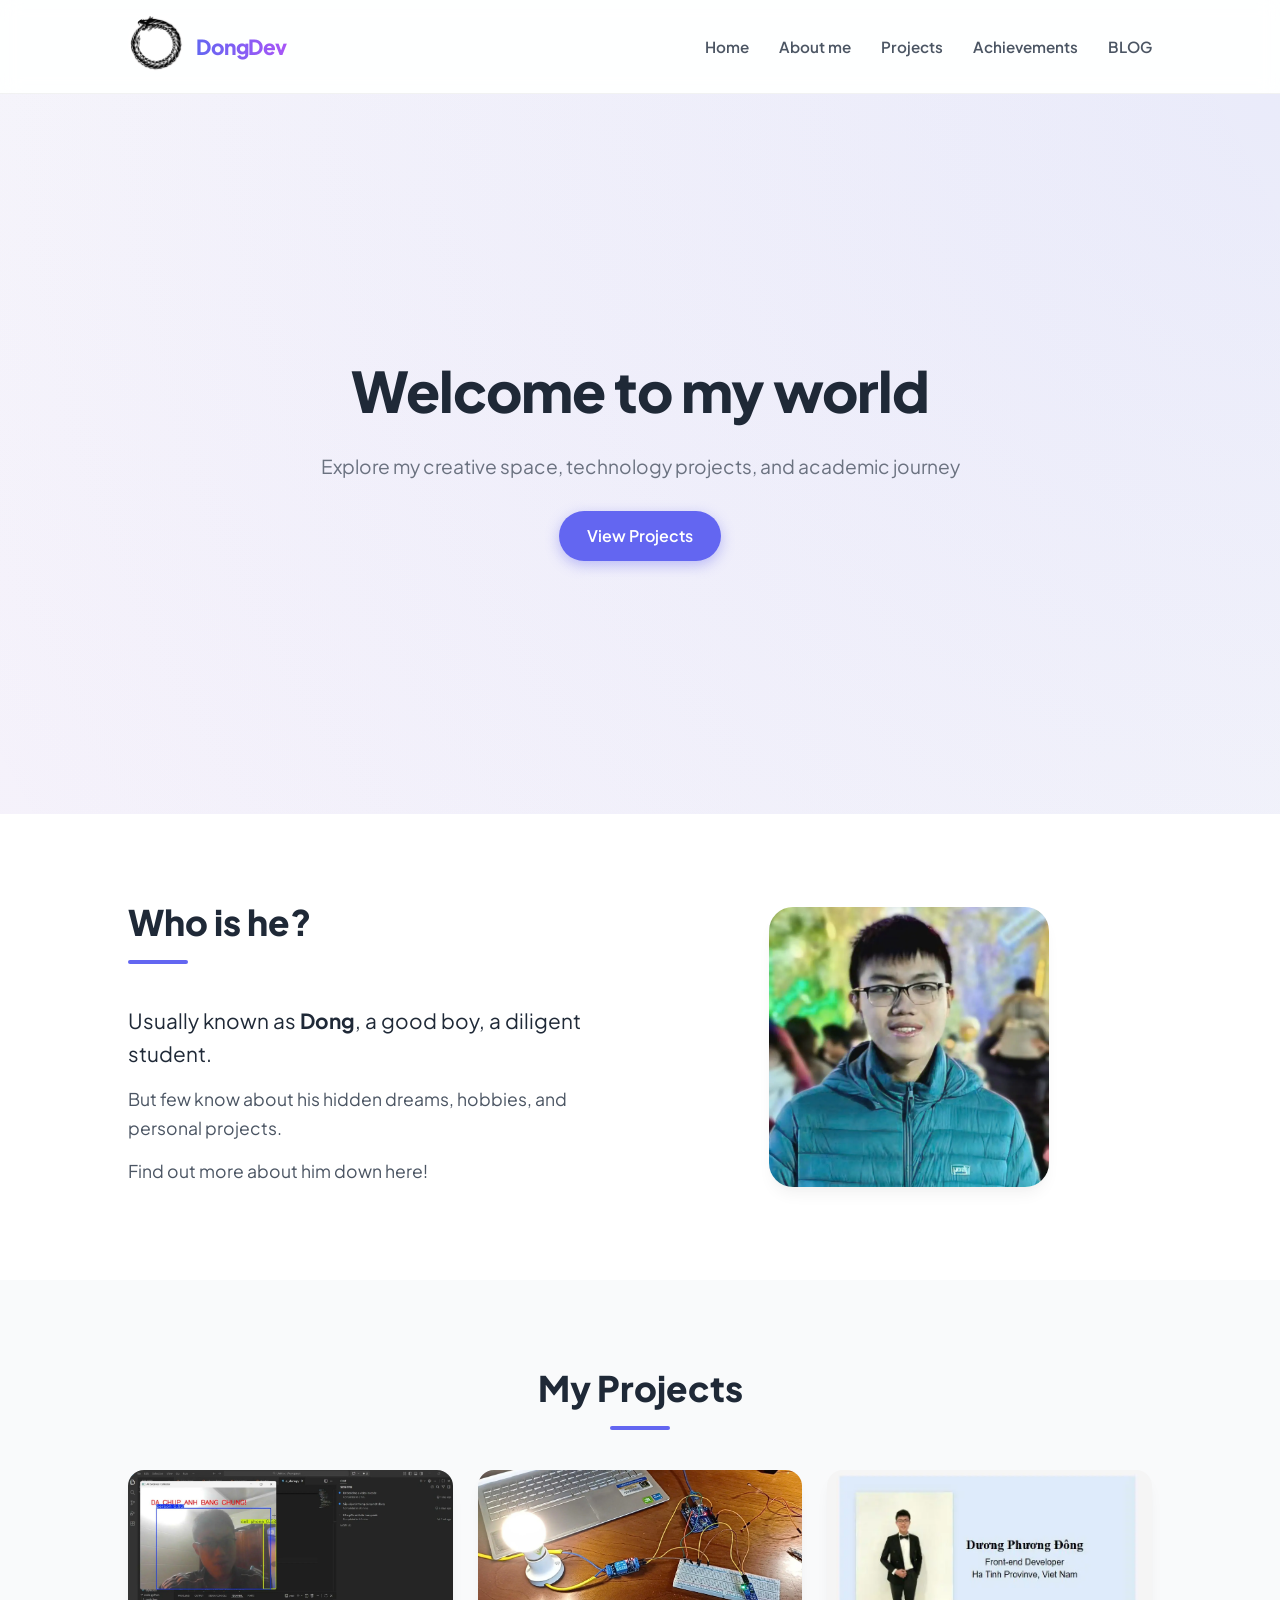
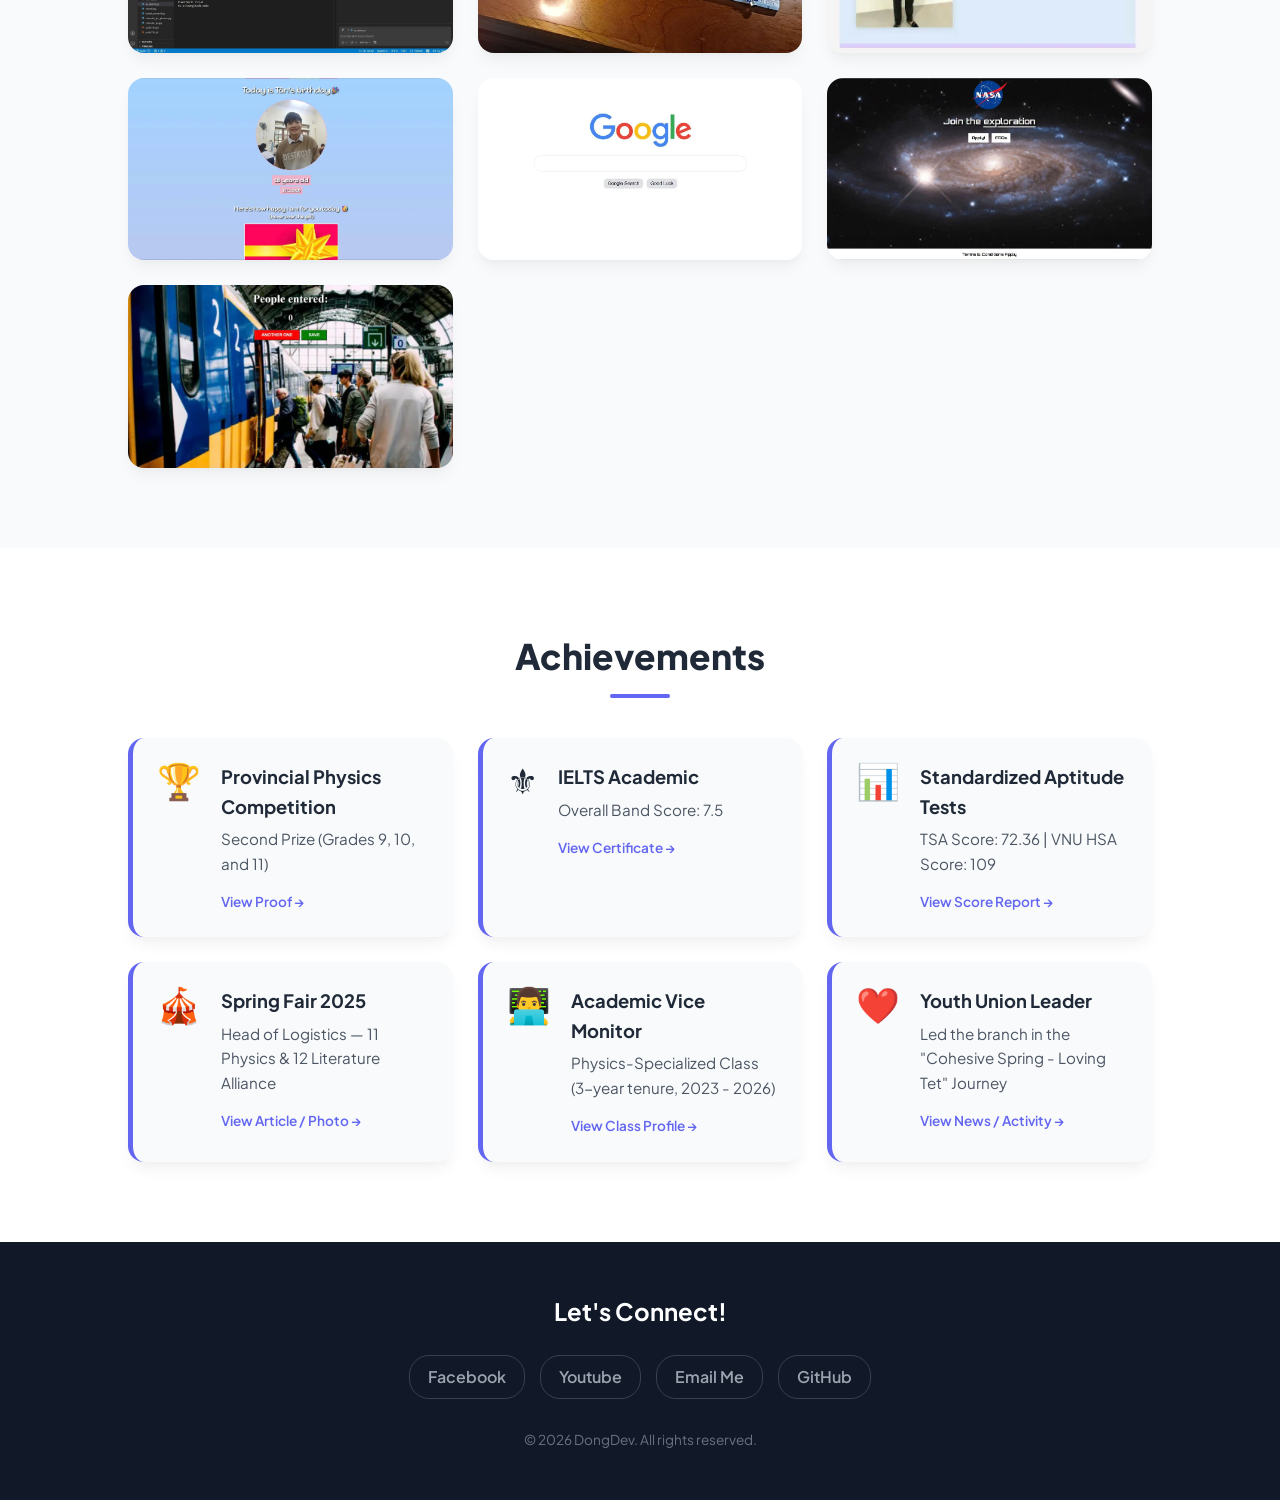
==== commit 1d68bd27: "fix: Email Me button now functions as copying the email; feat: BLOG Web out now" ====
--- a/index.html
+++ b/index.html
@@ -21,6 +21,7 @@
                 <li><a href="#about">About me</a></li>
                 <li><a href="#projects">Projects</a></li>
                 <li><a href="#achievements">Achievements</a></li>
+                <li><a href="/projects/blog.html" target="_blank">BLOG</a></li>
             </ul>
         </header>
 
@@ -186,10 +187,11 @@
             <div class="social-grid">
                 <a href="https://www.facebook.com/JohnyDuong.vn/" target="_blank" class="social-item">Facebook</a>
                 <a href="https://youtube.com/@dongduong2811?si=77Dm0Ub-FxcCVlk1" target="_blank" class="social-item">Youtube</a>
-                <a href="mailto:johnyduong.vn@gmail.com" target="_blank" class="social-item">Email Me</a>
+                <a href="#" id="email-btn" class="social-item">Email Me</a>                
                 <a href="https://github.com/donglearning-pro/Dong-web-dev" target="_blank" class="social-item">GitHub</a>
             </div>
             <p class="copyright">© 2026 DongDev. All rights reserved.</p>
         </footer>
+        <script src="/script/index.js"></script>
     </body>
 </html>
